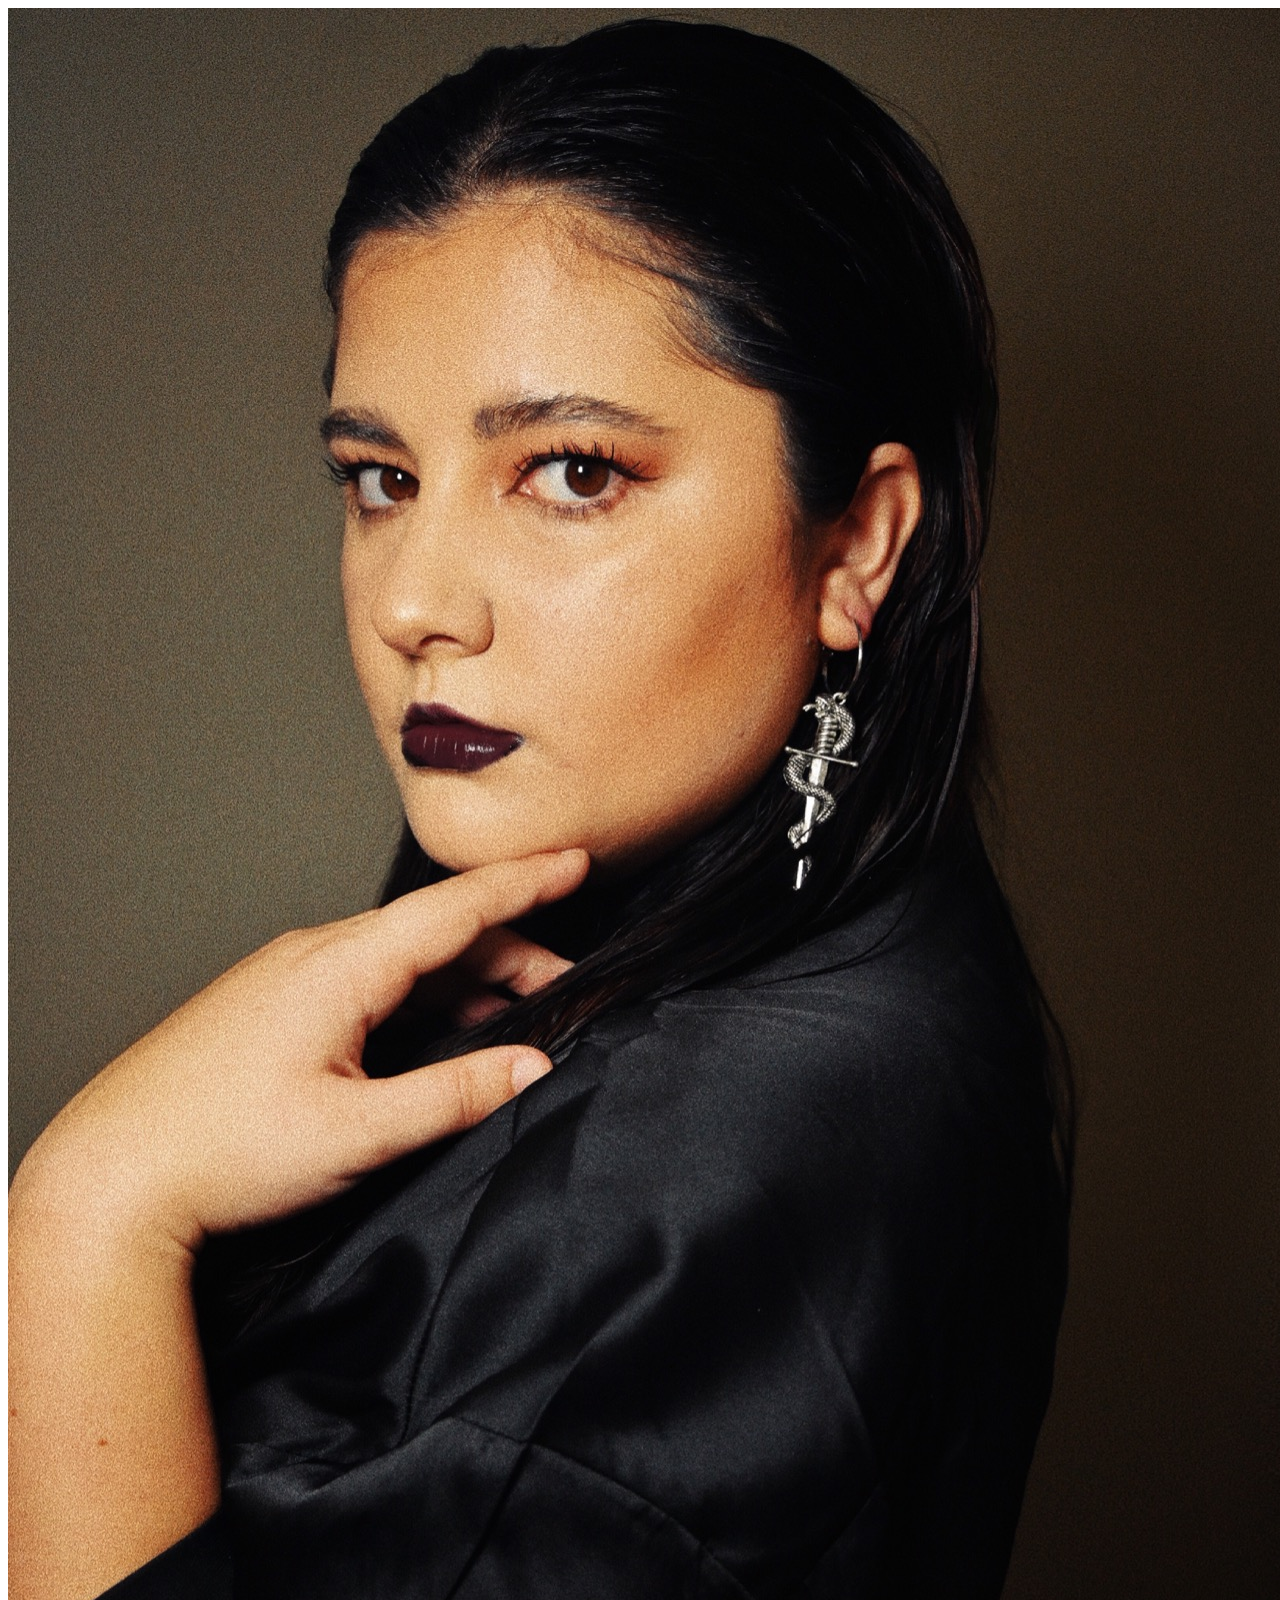
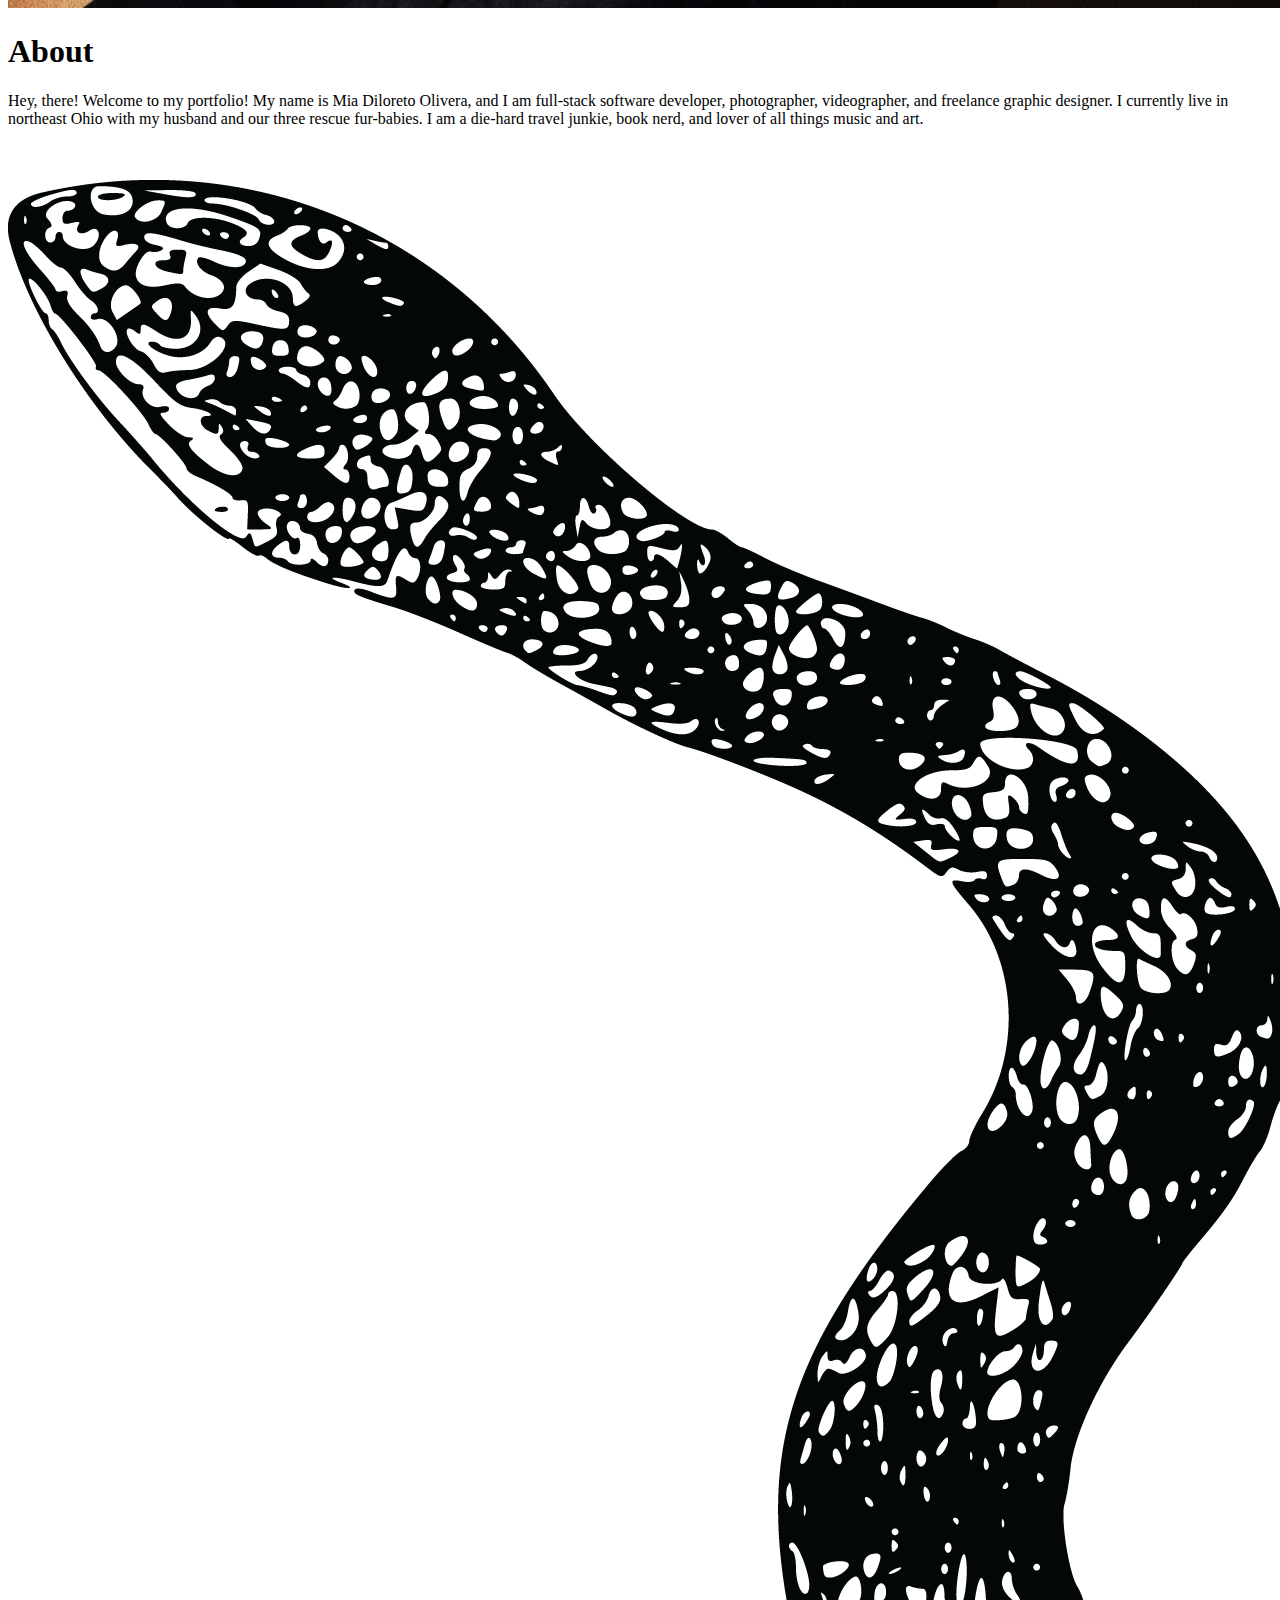
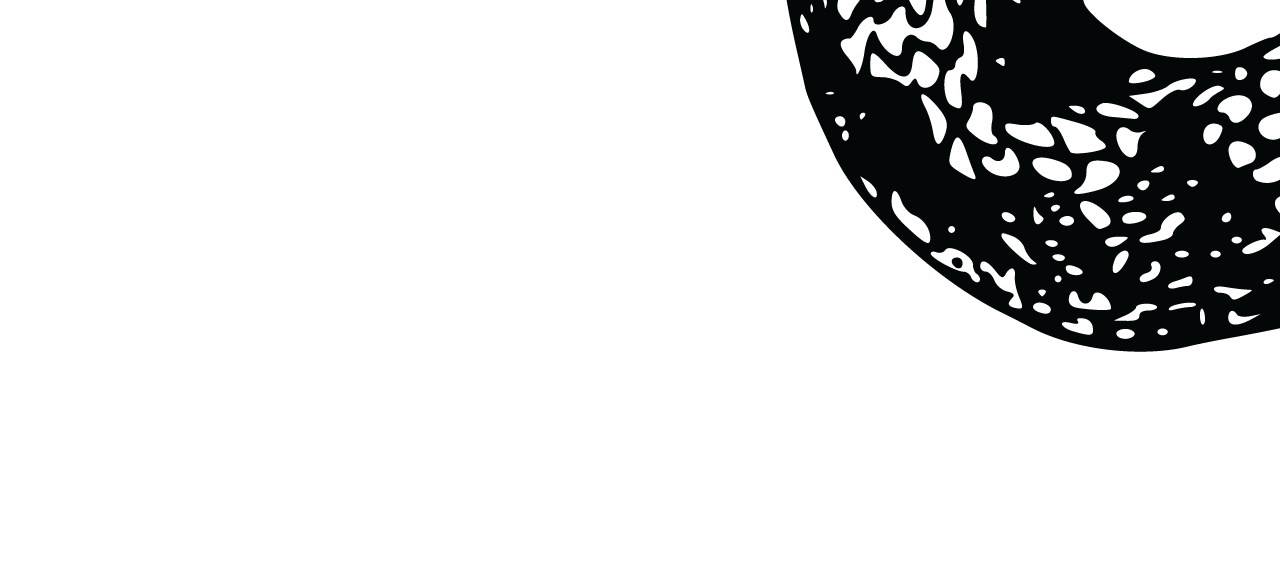
==== About.html @ 4b30be07 "submit" ====
<!DOCTYPE html>
<html lang="en">
<head>
    <meta charset="UTF-8">
    <meta http-equiv="X-UA-Compatible" content="IE=edge">
    <meta name="viewport" content="width=device-width, initial-scale=1.0">
    <title>Document</title>
</head>
<body>
    <section id="about">

        <div class="headshot">
            <img src="./images/headshot.jpg" alt="headshot">
        </div>
        <div class="about-section">
            <div class="about-text">
                <h1 class="section-title">About<span></span></h1>
                <p class="about-blurb">
                Hey, there! Welcome to my portfolio! My name is Mia Diloreto Olivera, and I am full-stack software developer, photographer, videographer, and freelance graphic designer. I currently live in northeast Ohio with my husband and our three rescue fur-babies. I am a die-hard travel junkie, book nerd, and lover of all things music and art. 
                </p>
            </div>
        <br>
        <br>
            <div class="snake-img">
                    <img id="snake-pic" src="./images/snake.png" alt="black and white snake sketch">
            </div>
        </div>
    </section>
    
</body>
</html>
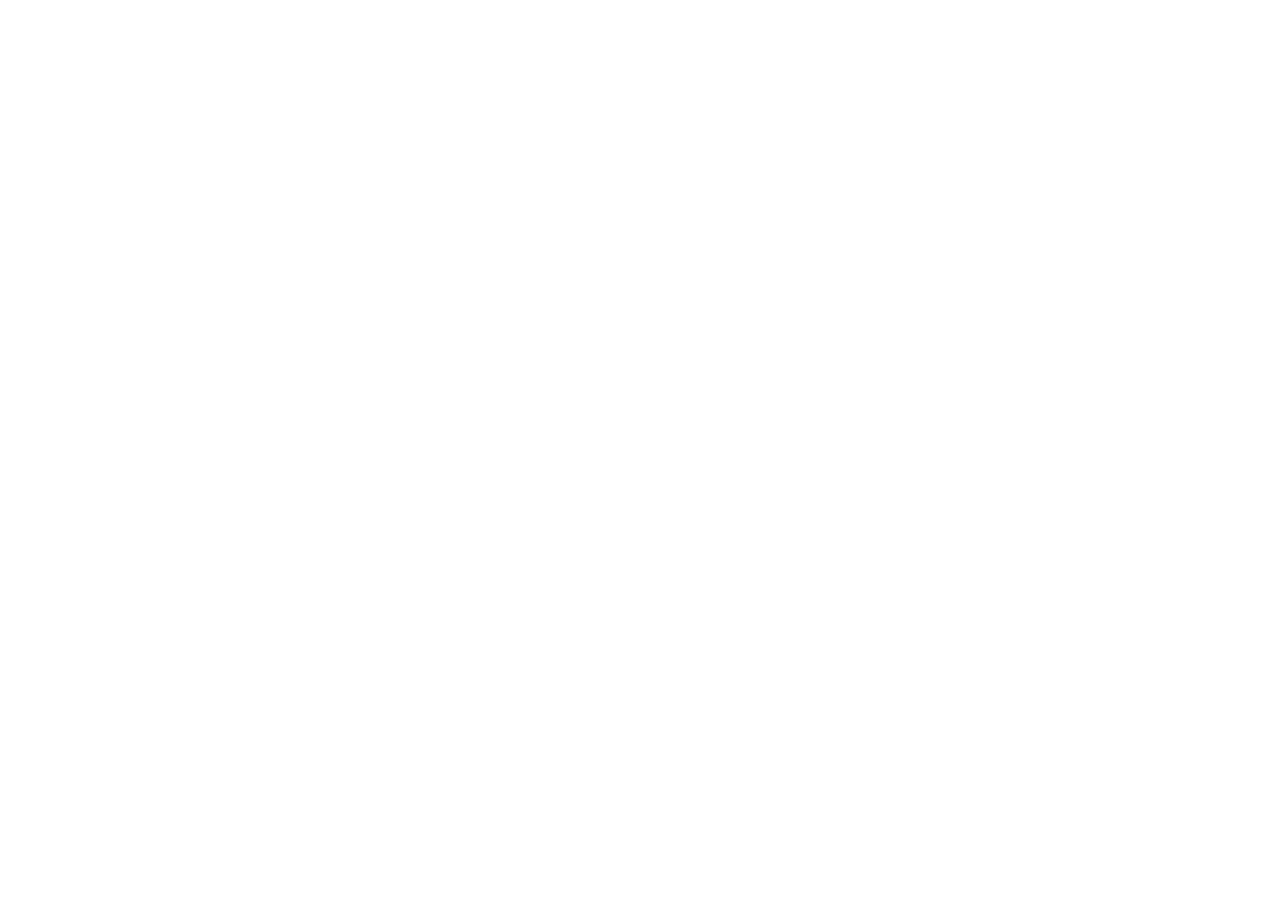
==== commit 99f04851: "small updates" ====
--- a/About.html
+++ b/About.html
@@ -1,4 +1,4 @@
-<!DOCTYPE html>
+<!-- <!DOCTYPE html>
 <html lang="en">
 <head>
     <meta charset="UTF-8">
@@ -28,4 +28,4 @@
     </section>
     
 </body>
-</html>+</html> -->